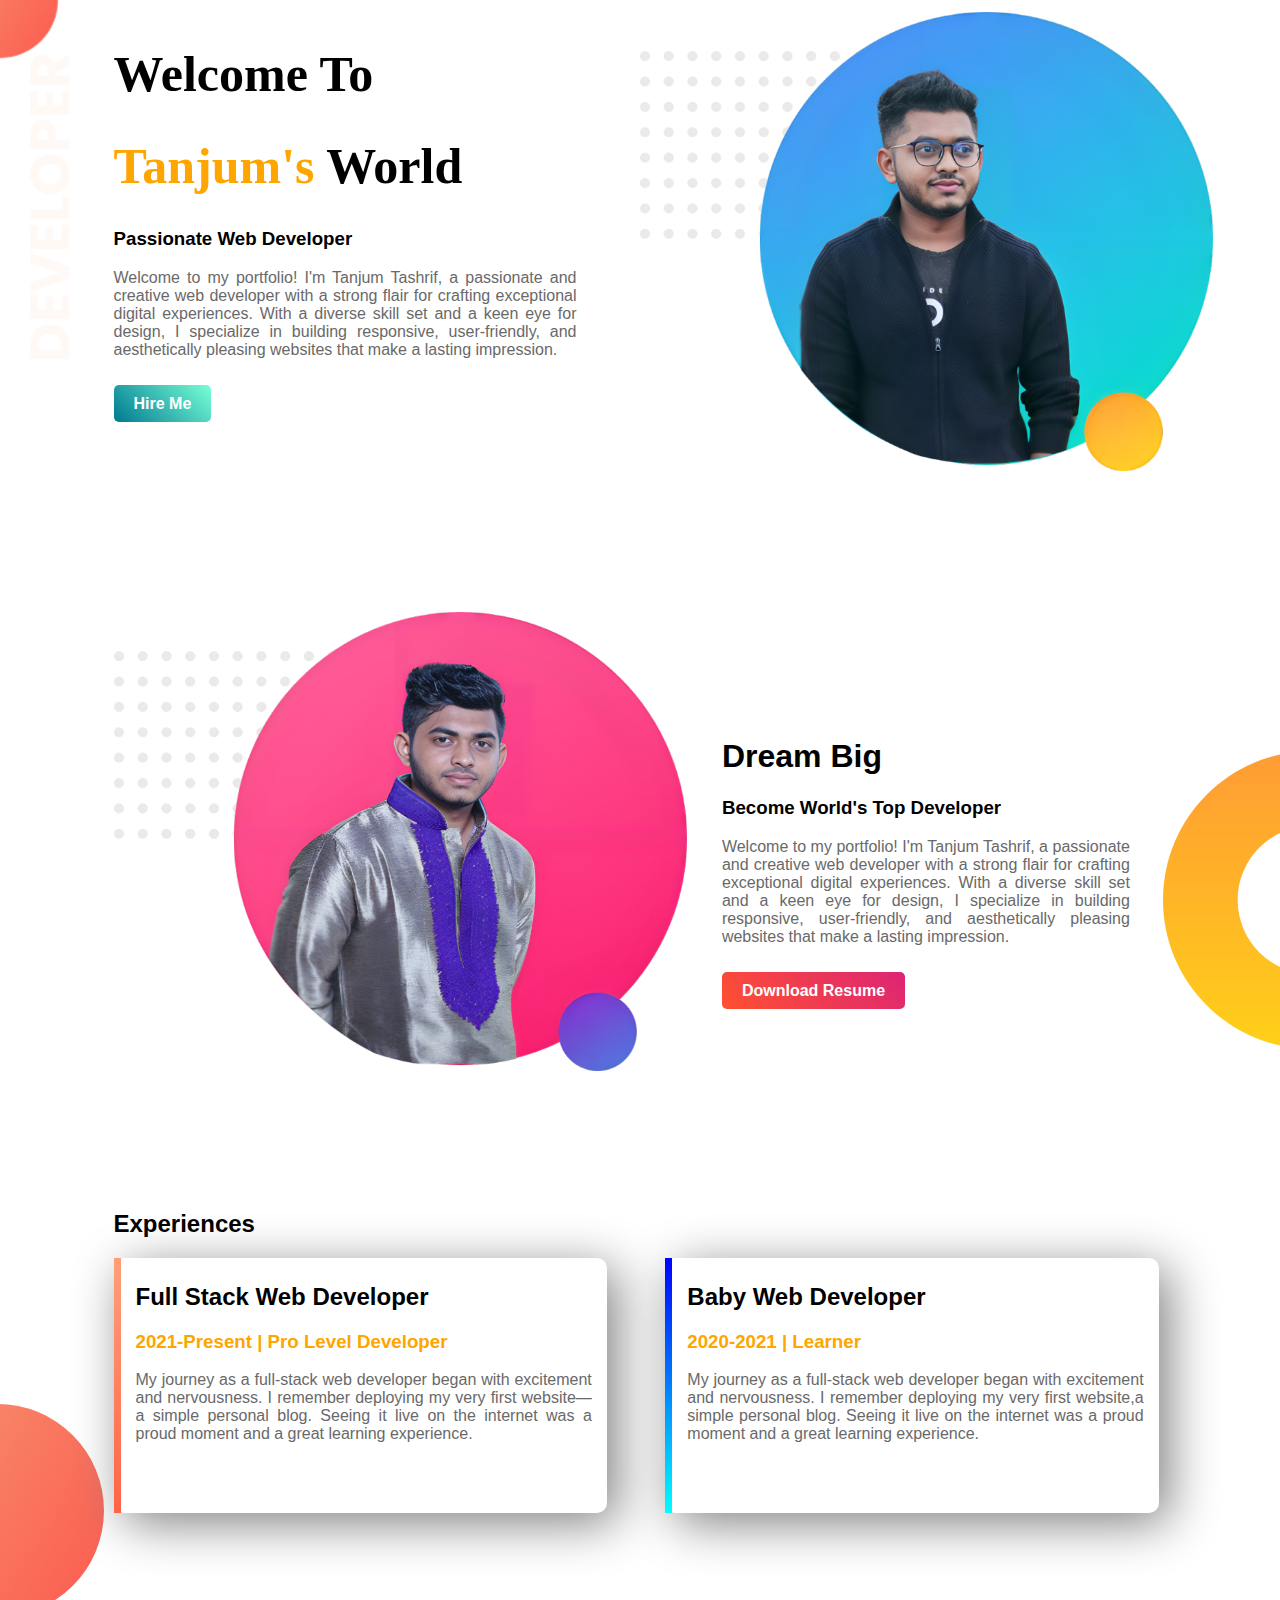
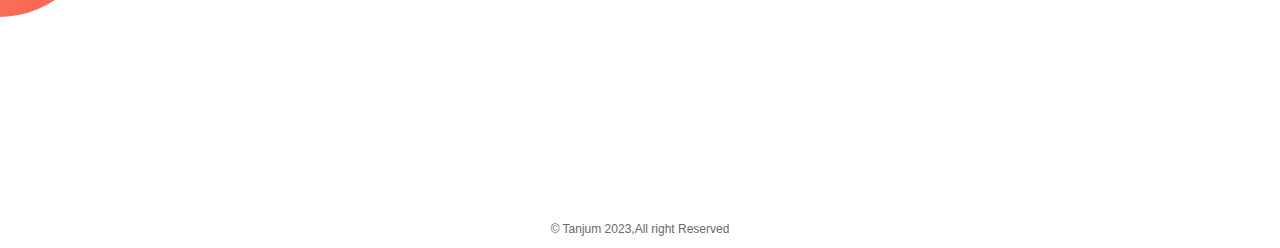
==== index.html @ 34381eb7 "index.html" ====
<!DOCTYPE html>
<html lang="en">
<head>
    <meta charset="UTF-8">
    <meta name="viewport" content="width=device-width, initial-scale=1.0">
    <title>Tanjum Tashrif</title>
    <link rel="stylesheet" href="style.css">
</head>
<body>
    
    <section class="top-banner">
        <div class="container">
            <div class="half-width">
                <h1>Welcome To </h1>
                <h1><span class="orange-highlight">Tanjum's</span> World</h1>
                <h3>Passionate Web Developer</h3>
                <p>Welcome to my portfolio! I'm Tanjum Tashrif, a passionate and creative web developer with a strong flair for crafting exceptional digital experiences. With a diverse skill set and a keen eye for design, I specialize in building responsive, user-friendly, and aesthetically pleasing websites that make a lasting impression.</p>
                <a class="hire-btn" target="_blank" href="https://www.linkedin.com/in/tanjum-tashrif">Hire Me</a>
            </div>
            <div class="half-width-pp">
                <img src="images/Tan pp1.png" alt="Profile 1">
            </div>
        </div>
    </section>
    
    <section class="second-banner">
        <div class="container">
            <div class="half-pp">
                <img src="images/Tan pp2.png" alt="Profile 2">
            </div>
            <div class="half">
                <h1>Dream Big </h1>
                <h3>Become World's Top Developer</h3>
                <p>Welcome to my portfolio! I'm Tanjum Tashrif, a passionate and creative web developer with a strong flair for crafting exceptional digital experiences. With a diverse skill set and a keen eye for design, I specialize in building responsive, user-friendly, and aesthetically pleasing websites that make a lasting impression.</p>
                <a class="resume-btn" target="_blank" href="https://drive.google.com/file/d/1hPYJZZ5psOG90-4rp25X3J85BbKLgw8f/view?usp=share_link">Download Resume</a>
            </div>
        </div>
    </section>
    
    <section class="experiences">
        <div class="container">
            <h2 class="exp">Experiences</h2>
            <div id="full-stack" class="half3">
                <h2>Full Stack Web Developer</h2>
                <h3 class="orange-highlight">2021-Present | Pro Level Developer</h3>
                <p>My journey as a full-stack web developer began with excitement and nervousness. I remember deploying my very first website—a simple personal blog. Seeing it live on the internet was a proud moment and a great learning experience.</p>
            </div>
    
            <div id="baby-dev" class="half3">
                <h2>Baby Web Developer</h2>
                <h3 class="orange-highlight">2020-2021 | Learner</h3>
                <p>My journey as a full-stack web developer began with excitement and nervousness. I remember deploying my very first website,a simple personal blog. Seeing it live on the internet was a proud moment and a great learning experience.</p>
            </div>
        </div>
    </section>

    <footer><p>©  Tanjum 2023,All right Reserved</p></footer>

</body>
</html>
---- style.css ----
body{
    margin: 0;
    font-family: 'Poppins',sans-serif;
}
p{
    color: dimgray;
    text-align: justify;
}
.container{
    max-width: 1170px;
    margin: 0 auto;
    height: 500px;
    padding-bottom: 100px;
}
.orange-highlight{
    color: orange;
}
/*top banner part*/

.half-width h1{
    font-size: 50px ;
    font-family: 'Playpen Sans', cursive;
}
.half-width{
    width: 40%;
    float: left;
    margin-left:5%;
    margin-top: 1%;
}  
.half-width p{
    padding-right: 5px;
    padding-bottom: 20px;
    }
.half-width-pp{
    width: 49%;
    float: left;
    margin-top: 1%;
    margin-left:5% ;
    padding-right: 1%;
}
.half-width-pp img{
width: 100%;
}
.top-banner{
    background-image: url(images/top-banner.png);
    background-repeat: no-repeat;

}
.hire-btn{
    background-image: linear-gradient(45deg,#007991,#78ffd6);
    color: white;
    text-decoration: none;
    padding: 10px 20px;
    font-weight: bold;
    border-radius: 5px;
}

/*second part*/

.half{
    width: 40%;
    float: left;
    margin-left:3%;
    margin-right:2%;
    margin-top: 10%;
}  
.half p{
    padding-right: 60px;
    padding-bottom: 20px;
    }
.half-pp{
    width: 49%;
    float: left;
    margin-top: 1%;
    margin-left:5% ;
}
.half-pp img{
width: 100%;
}
.second-banner{
    background-image: url(images/2nd-banner.png);
    background-repeat: no-repeat;
    background-position: right;
    
}
.resume-btn{
    background-image: linear-gradient(45deg,#FF512F,#DD2476);
    color: white;
    text-decoration: none;
    padding: 10px 20px;
    font-weight: bold;
    border-radius: 5px;
}

/*Experince part*/

.experiences{
    background-image: url(images/exp-bg.png);
    background-repeat: no-repeat;
    background-position: left;
}
.exp{
    margin-left: 5%;
    margin-top: 10px;
}
.half3{
    width: 39%;
    float: left;
    margin-left:5%;
    padding-top: 5px;
    padding-left: 15px;
    padding-right: 15px;
}  
.half3{
    box-shadow: 10px 10px 50px gray;
    border-radius: 10px;
    height: 50%;
}
.half3 img{
    width: 100%;
}
#full-stack{
    border-left: 7px solid;
    border-image: linear-gradient(180deg,lightsalmon,tomato);
    border-image-slice: 1;
}
#baby-dev{
    border-left: 7px solid;
    border-image: linear-gradient(180deg,blue,cyan);
    border-image-slice: 1;
}
footer p{
    text-align: center;
    font-size: 12px;
}
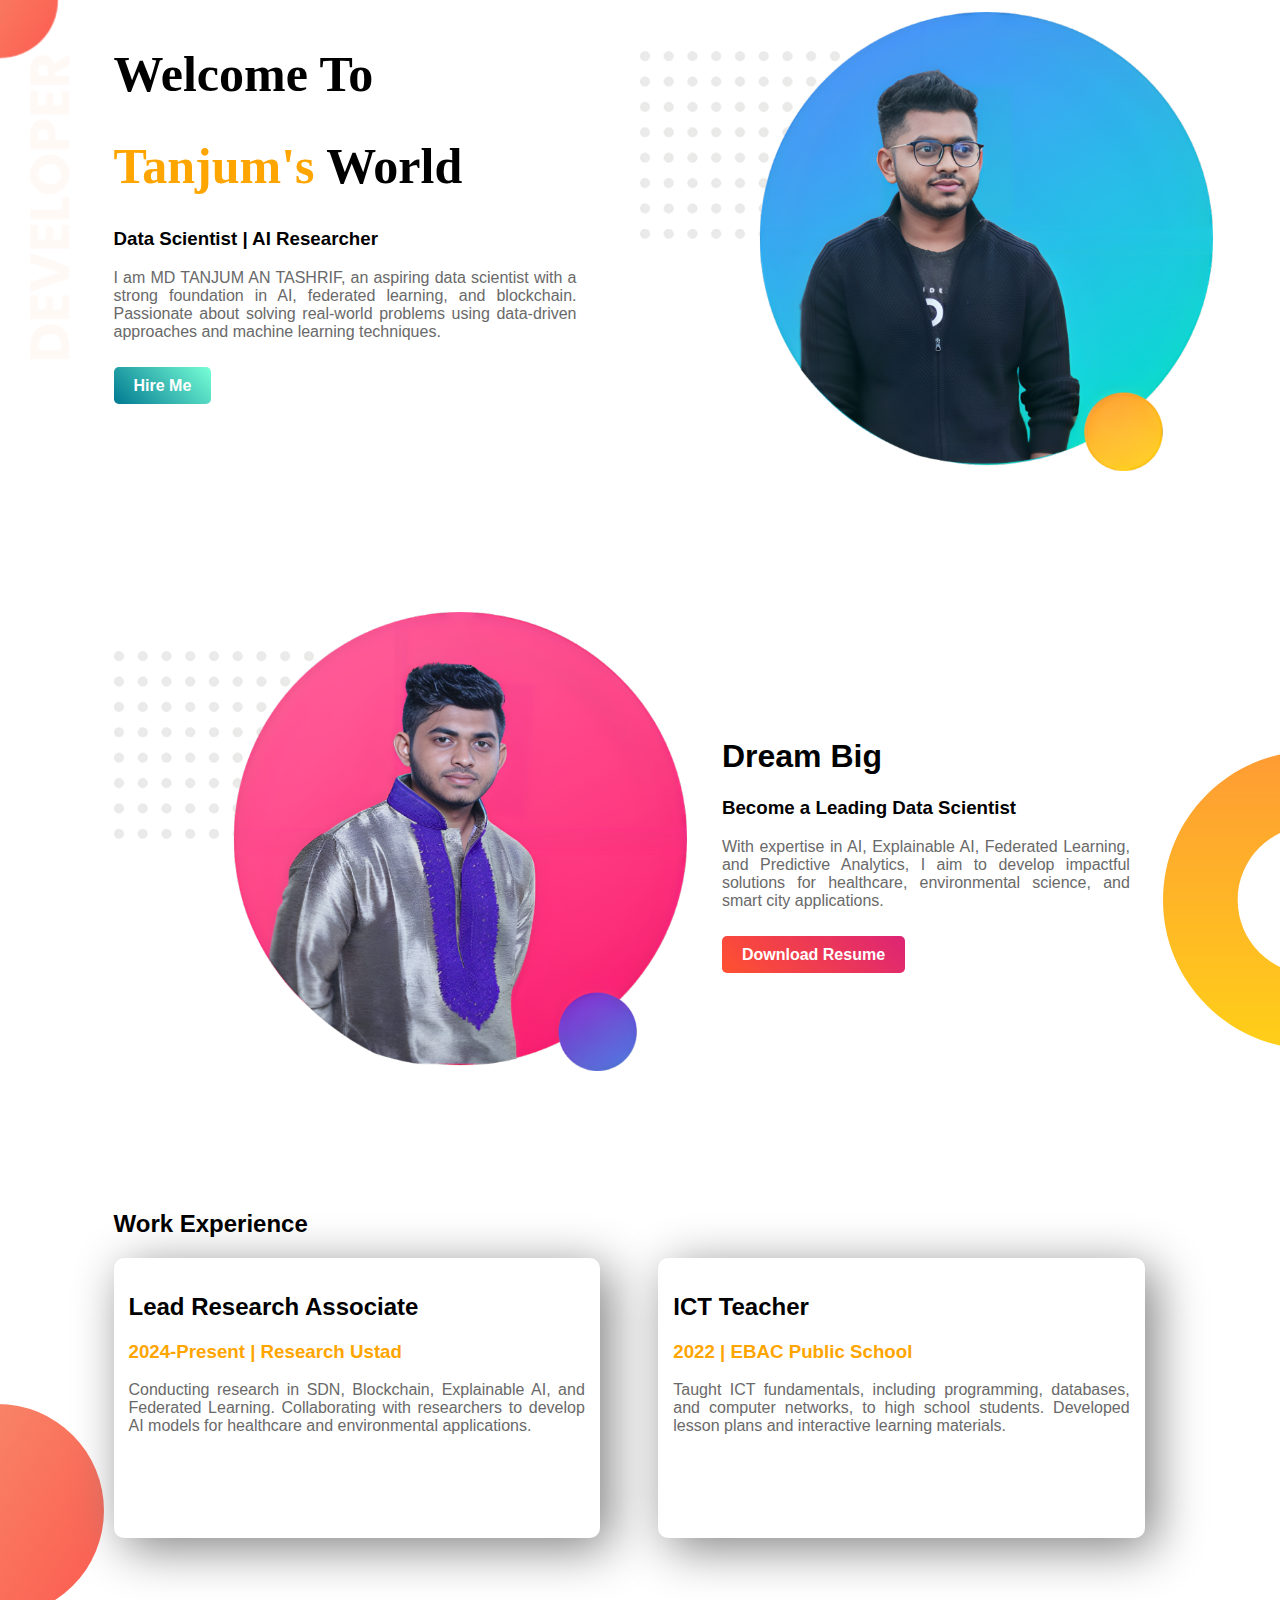
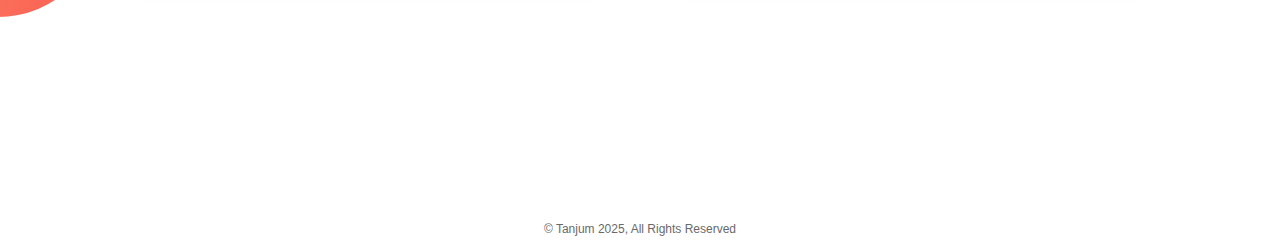
==== commit 74117f56: "Add files via upload" ====
--- a/index.html
+++ b/index.html
@@ -1,60 +1,59 @@
-<!DOCTYPE html>
-<html lang="en">
-<head>
-    <meta charset="UTF-8">
-    <meta name="viewport" content="width=device-width, initial-scale=1.0">
-    <title>Tanjum Tashrif</title>
-    <link rel="stylesheet" href="style.css">
-</head>
-<body>
-    
-    <section class="top-banner">
-        <div class="container">
-            <div class="half-width">
-                <h1>Welcome To </h1>
-                <h1><span class="orange-highlight">Tanjum's</span> World</h1>
-                <h3>Passionate Web Developer</h3>
-                <p>Welcome to my portfolio! I'm Tanjum Tashrif, a passionate and creative web developer with a strong flair for crafting exceptional digital experiences. With a diverse skill set and a keen eye for design, I specialize in building responsive, user-friendly, and aesthetically pleasing websites that make a lasting impression.</p>
-                <a class="hire-btn" target="_blank" href="https://www.linkedin.com/in/tanjum-tashrif">Hire Me</a>
-            </div>
-            <div class="half-width-pp">
-                <img src="images/Tan pp1.png" alt="Profile 1">
-            </div>
-        </div>
-    </section>
-    
-    <section class="second-banner">
-        <div class="container">
-            <div class="half-pp">
-                <img src="images/Tan pp2.png" alt="Profile 2">
-            </div>
-            <div class="half">
-                <h1>Dream Big </h1>
-                <h3>Become World's Top Developer</h3>
-                <p>Welcome to my portfolio! I'm Tanjum Tashrif, a passionate and creative web developer with a strong flair for crafting exceptional digital experiences. With a diverse skill set and a keen eye for design, I specialize in building responsive, user-friendly, and aesthetically pleasing websites that make a lasting impression.</p>
-                <a class="resume-btn" target="_blank" href="https://drive.google.com/file/d/1hPYJZZ5psOG90-4rp25X3J85BbKLgw8f/view?usp=share_link">Download Resume</a>
-            </div>
-        </div>
-    </section>
-    
-    <section class="experiences">
-        <div class="container">
-            <h2 class="exp">Experiences</h2>
-            <div id="full-stack" class="half3">
-                <h2>Full Stack Web Developer</h2>
-                <h3 class="orange-highlight">2021-Present | Pro Level Developer</h3>
-                <p>My journey as a full-stack web developer began with excitement and nervousness. I remember deploying my very first website—a simple personal blog. Seeing it live on the internet was a proud moment and a great learning experience.</p>
-            </div>
-    
-            <div id="baby-dev" class="half3">
-                <h2>Baby Web Developer</h2>
-                <h3 class="orange-highlight">2020-2021 | Learner</h3>
-                <p>My journey as a full-stack web developer began with excitement and nervousness. I remember deploying my very first website,a simple personal blog. Seeing it live on the internet was a proud moment and a great learning experience.</p>
-            </div>
-        </div>
-    </section>
-
-    <footer><p>©  Tanjum 2023,All right Reserved</p></footer>
-
-</body>
-</html>+<!DOCTYPE html>
+<html lang="en">
+<head>
+    <meta charset="UTF-8">
+    <meta name="viewport" content="width=device-width, initial-scale=1.0">
+    <title>MD TANJUM AN TASHRIF</title>
+    <link rel="stylesheet" href="style.css">
+</head>
+<body>
+    
+    <section class="top-banner">
+        <div class="container">
+            <div class="half-width">
+                <h1>Welcome To </h1>
+                <h1><span class="orange-highlight">Tanjum's</span> World</h1>
+                <h3>Data Scientist | AI Researcher</h3>
+                <p>I am MD TANJUM AN TASHRIF, an aspiring data scientist with a strong foundation in AI, federated learning, and blockchain. Passionate about solving real-world problems using data-driven approaches and machine learning techniques.</p>
+                <a class="hire-btn" target="_blank" href="https://www.linkedin.com/in/tanjum-tashrif">Hire Me</a>
+            </div>
+            <div class="half-width-pp">
+                <img src="images/Tan pp1.png" alt="Profile 1">
+            </div>
+        </div>
+    </section>
+    
+    <section class="second-banner">
+        <div class="container">
+            <div class="half-pp">
+                <img src="images/Tan pp2.png" alt="Profile 2">
+            </div>
+            <div class="half">
+                <h1>Dream Big </h1>
+                <h3>Become a Leading Data Scientist</h3>
+                <p>With expertise in AI, Explainable AI, Federated Learning, and Predictive Analytics, I aim to develop impactful solutions for healthcare, environmental science, and smart city applications.</p>
+                <a class="resume-btn" target="_blank" href="https://drive.google.com/file/d/1hPYJZZ5psOG90-4rp25X3J85BbKLgw8f/view?usp=share_link">Download Resume</a>
+            </div>
+        </div>
+    </section>
+    
+    <section class="experiences">
+        <div class="container">
+            <h2 class="exp">Work Experience</h2>
+            <div class="half3">
+                <h2>Lead Research Associate</h2>
+                <h3 class="orange-highlight">2024-Present | Research Ustad</h3>
+                <p>Conducting research in SDN, Blockchain, Explainable AI, and Federated Learning. Collaborating with researchers to develop AI models for healthcare and environmental applications.</p>
+            </div>
+            <div class="half3">
+                <h2>ICT Teacher</h2>
+                <h3 class="orange-highlight">2022 | EBAC Public School</h3>
+                <p>Taught ICT fundamentals, including programming, databases, and computer networks, to high school students. Developed lesson plans and interactive learning materials.</p>
+            </div>
+        </div>
+    </section>
+
+    <footer><p>© Tanjum 2025, All Rights Reserved</p></footer>
+
+</body>
+</html>
--- a/style.css
+++ b/style.css
@@ -1,135 +1,255 @@
-body{
-    margin: 0;
-    font-family: 'Poppins',sans-serif;
-}
-p{
-    color: dimgray;
-    text-align: justify;
-}
-.container{
-    max-width: 1170px;
-    margin: 0 auto;
-    height: 500px;
-    padding-bottom: 100px;
-}
-.orange-highlight{
-    color: orange;
-}
-/*top banner part*/
-
-.half-width h1{
-    font-size: 50px ;
-    font-family: 'Playpen Sans', cursive;
-}
-.half-width{
-    width: 40%;
-    float: left;
-    margin-left:5%;
-    margin-top: 1%;
-}  
-.half-width p{
-    padding-right: 5px;
-    padding-bottom: 20px;
-    }
-.half-width-pp{
-    width: 49%;
-    float: left;
-    margin-top: 1%;
-    margin-left:5% ;
-    padding-right: 1%;
-}
-.half-width-pp img{
-width: 100%;
-}
-.top-banner{
-    background-image: url(images/top-banner.png);
-    background-repeat: no-repeat;
-
-}
-.hire-btn{
-    background-image: linear-gradient(45deg,#007991,#78ffd6);
-    color: white;
-    text-decoration: none;
-    padding: 10px 20px;
-    font-weight: bold;
-    border-radius: 5px;
-}
-
-/*second part*/
-
-.half{
-    width: 40%;
-    float: left;
-    margin-left:3%;
-    margin-right:2%;
-    margin-top: 10%;
-}  
-.half p{
-    padding-right: 60px;
-    padding-bottom: 20px;
-    }
-.half-pp{
-    width: 49%;
-    float: left;
-    margin-top: 1%;
-    margin-left:5% ;
-}
-.half-pp img{
-width: 100%;
-}
-.second-banner{
-    background-image: url(images/2nd-banner.png);
-    background-repeat: no-repeat;
-    background-position: right;
-    
-}
-.resume-btn{
-    background-image: linear-gradient(45deg,#FF512F,#DD2476);
-    color: white;
-    text-decoration: none;
-    padding: 10px 20px;
-    font-weight: bold;
-    border-radius: 5px;
-}
-
-/*Experince part*/
-
-.experiences{
-    background-image: url(images/exp-bg.png);
-    background-repeat: no-repeat;
-    background-position: left;
-}
-.exp{
-    margin-left: 5%;
-    margin-top: 10px;
-}
-.half3{
-    width: 39%;
-    float: left;
-    margin-left:5%;
-    padding-top: 5px;
-    padding-left: 15px;
-    padding-right: 15px;
-}  
-.half3{
-    box-shadow: 10px 10px 50px gray;
-    border-radius: 10px;
-    height: 50%;
-}
-.half3 img{
-    width: 100%;
-}
-#full-stack{
-    border-left: 7px solid;
-    border-image: linear-gradient(180deg,lightsalmon,tomato);
-    border-image-slice: 1;
-}
-#baby-dev{
-    border-left: 7px solid;
-    border-image: linear-gradient(180deg,blue,cyan);
-    border-image-slice: 1;
-}
-footer p{
-    text-align: center;
-    font-size: 12px;
-}+body{
+    margin: 0;
+    font-family: 'Poppins',sans-serif;
+}
+p{
+    color: dimgray;
+    text-align: justify;
+}
+.container{
+    max-width: 1170px;
+    margin: 0 auto;
+    height: 500px;
+    padding-bottom: 100px;
+}
+.orange-highlight{
+    color: orange;
+}
+/*top banner part*/
+
+.half-width h1{
+    font-size: 50px ;
+    font-family: 'Playpen Sans', cursive;
+}
+.half-width{
+    width: 40%;
+    float: left;
+    margin-left:5%;
+    margin-top: 1%;
+}  
+.half-width p{
+    padding-right: 5px;
+    padding-bottom: 20px;
+    }
+.half-width-pp{
+    width: 49%;
+    float: left;
+    margin-top: 1%;
+    margin-left:5% ;
+    padding-right: 1%;
+}
+.half-width-pp img{
+width: 100%;
+}
+.top-banner{
+    background-image: url(images/top-banner.png);
+    background-repeat: no-repeat;
+
+}
+.hire-btn{
+    background-image: linear-gradient(45deg,#007991,#78ffd6);
+    color: white;
+    text-decoration: none;
+    padding: 10px 20px;
+    font-weight: bold;
+    border-radius: 5px;
+}
+
+/*second part*/
+
+.half{
+    width: 40%;
+    float: left;
+    margin-left:3%;
+    margin-right:2%;
+    margin-top: 10%;
+}  
+.half p{
+    padding-right: 60px;
+    padding-bottom: 20px;
+    }
+.half-pp{
+    width: 49%;
+    float: left;
+    margin-top: 1%;
+    margin-left:5% ;
+}
+.half-pp img{
+width: 100%;
+}
+.second-banner{
+    background-image: url(images/2nd-banner.png);
+    background-repeat: no-repeat;
+    background-position: right;
+    
+}
+.resume-btn{
+    background-image: linear-gradient(45deg,#FF512F,#DD2476);
+    color: white;
+    text-decoration: none;
+    padding: 10px 20px;
+    font-weight: bold;
+    border-radius: 5px;
+}
+
+/*Experince part*/
+
+.experiences{
+    background-image: url(images/exp-bg.png);
+    background-repeat: no-repeat;
+    background-position: left;
+}
+.exp{
+    margin-left: 5%;
+    margin-top: 10px;
+}
+.half3{
+    width: 39%;
+    float: left;
+    margin-left:5%;
+    padding-top: 5px;
+    padding-left: 15px;
+    padding-right: 15px;
+}  
+.half3{
+    box-shadow: 10px 10px 50px gray;
+    border-radius: 10px;
+    height: 50%;
+}
+.half3 img{
+    width: 100%;
+}
+#full-stack{
+    border-left: 7px solid;
+    border-image: linear-gradient(180deg,lightsalmon,tomato);
+    border-image-slice: 1;
+}
+#baby-dev{
+    border-left: 7px solid;
+    border-image: linear-gradient(180deg,blue,cyan);
+    border-image-slice: 1;
+}
+footer p{
+    text-align: center;
+    font-size: 12px;
+}
+
+
+body {
+    margin: 0;
+    font-family: 'Poppins', sans-serif;
+}
+
+p {
+    color: dimgray;
+    text-align: justify;
+}
+
+.container {
+    max-width: 1170px;
+    margin: 0 auto;
+    padding-bottom: 100px;
+}
+
+.orange-highlight {
+    color: orange;
+}
+
+/* Top banner styling */
+.half-width h1 {
+    font-size: 50px;
+    font-family: 'Playpen Sans', cursive;
+}
+
+.half-width {
+    width: 40%;
+    float: left;
+    margin-left: 5%;
+    margin-top: 1%;
+}
+
+.half-width-pp {
+    width: 49%;
+    float: left;
+    margin-top: 1%;
+    margin-left: 5%;
+}
+
+.half-width-pp img {
+    width: 100%;
+}
+
+.top-banner {
+    background-image: url(images/top-banner.png);
+    background-repeat: no-repeat;
+}
+
+.hire-btn {
+    background-image: linear-gradient(45deg, #007991, #78ffd6);
+    color: white;
+    text-decoration: none;
+    padding: 10px 20px;
+    font-weight: bold;
+    border-radius: 5px;
+}
+
+/* Second banner styling */
+.half {
+    width: 40%;
+    float: left;
+    margin-left: 3%;
+    margin-right: 2%;
+    margin-top: 10%;
+}
+
+.half-pp {
+    width: 49%;
+    float: left;
+    margin-top: 1%;
+    margin-left: 5%;
+}
+
+.half-pp img {
+    width: 100%;
+}
+
+.second-banner {
+    background-image: url(images/2nd-banner.png);
+    background-repeat: no-repeat;
+    background-position: right;
+}
+
+.resume-btn {
+    background-image: linear-gradient(45deg, #FF512F, #DD2476);
+    color: white;
+    text-decoration: none;
+    padding: 10px 20px;
+    font-weight: bold;
+    border-radius: 5px;
+}
+
+/* Experience section */
+.experiences {
+    background-image: url(images/exp-bg.png);
+    background-repeat: no-repeat;
+    background-position: left;
+}
+
+.exp {
+    margin-left: 5%;
+    margin-top: 10px;
+}
+
+.half3 {
+    width: 39%;
+    float: left;
+    margin-left: 5%;
+    padding: 15px;
+    box-shadow: 10px 10px 50px gray;
+    border-radius: 10px;
+}
+
+footer p {
+    text-align: center;
+    font-size: 12px;
+}
